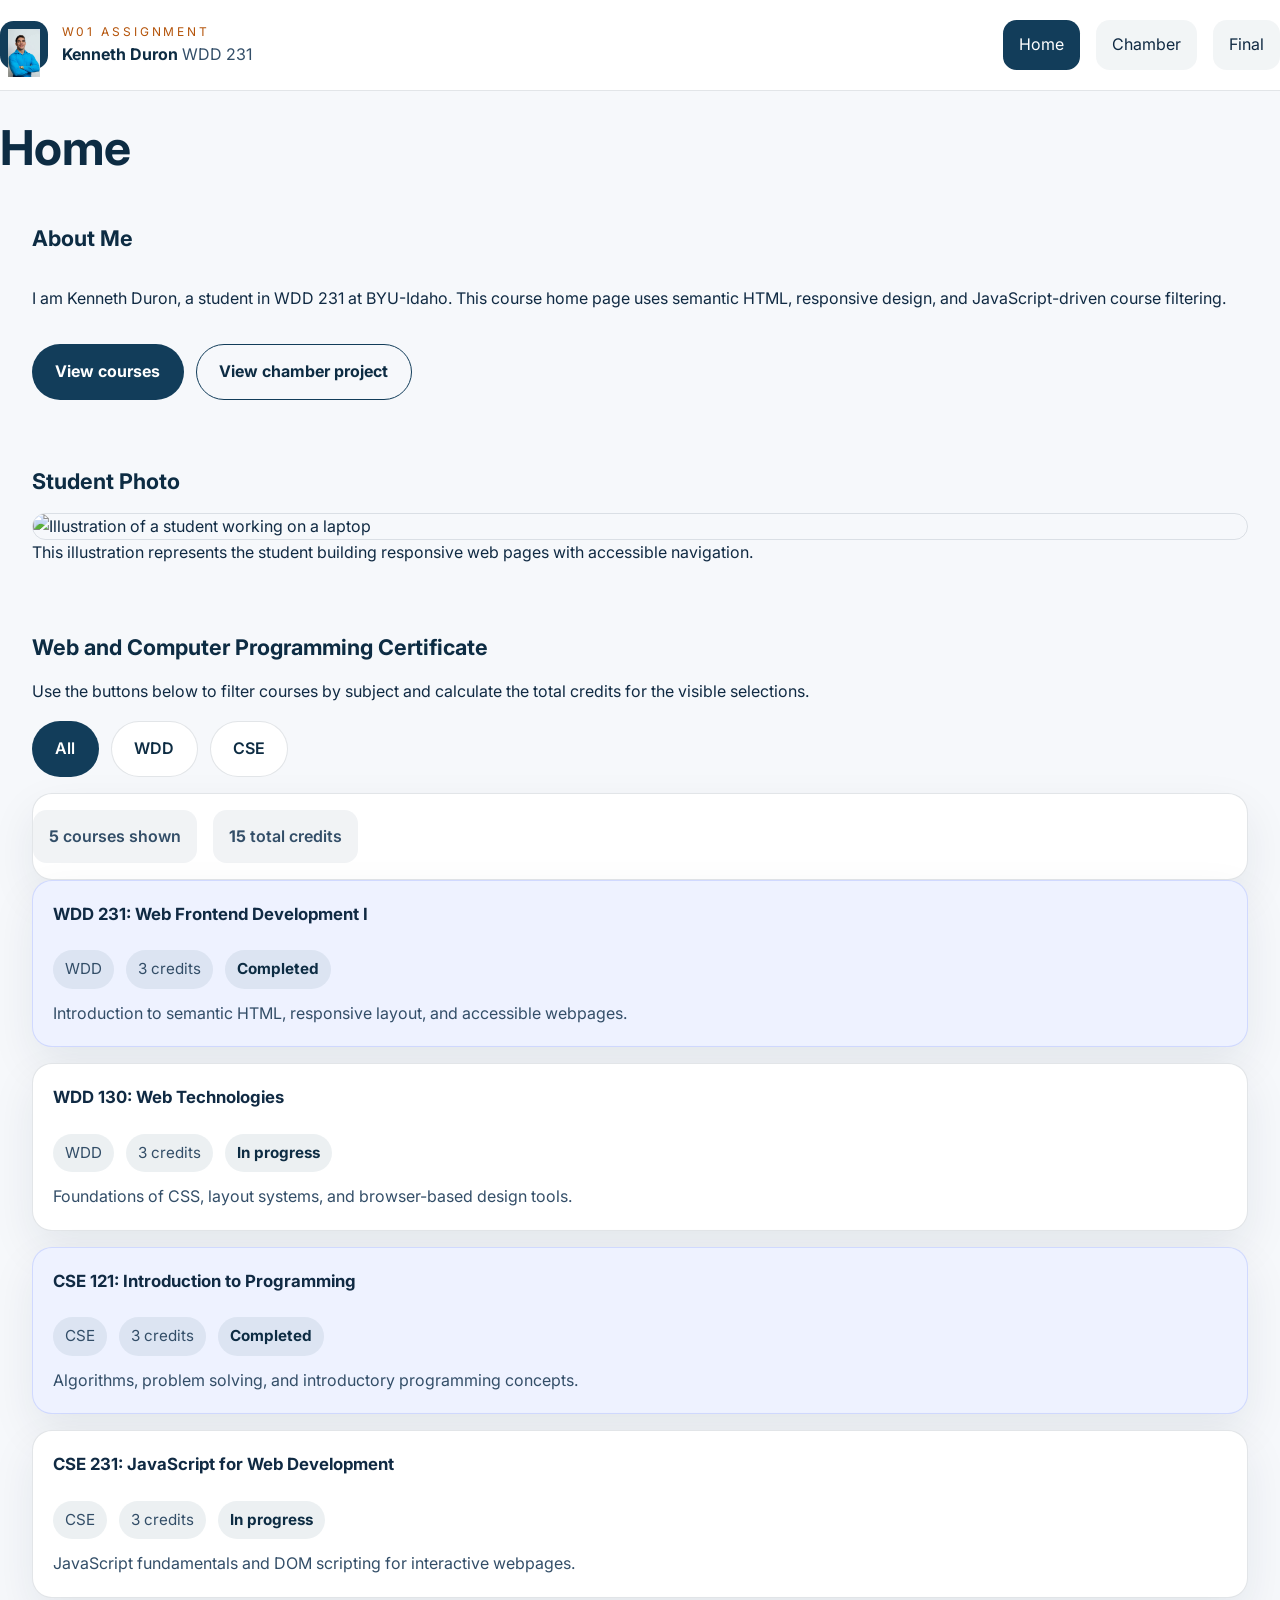
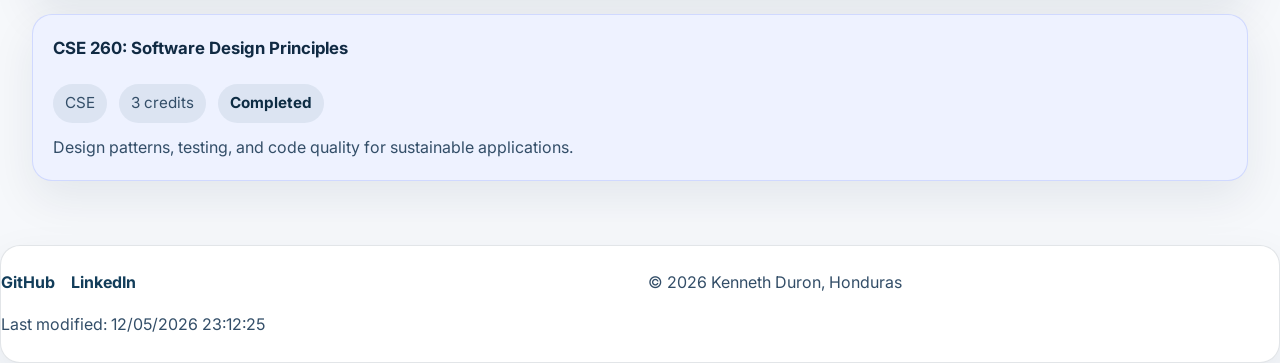
==== index.html @ fdcdfe7a "done" ====
﻿<!DOCTYPE html>
<html lang="en">

<head>
    <meta charset="UTF-8" />
    <meta name="viewport" content="width=device-width, initial-scale=1.0" />
    <meta name="description"
        content="WDD 231 course home page for Kenneth Duron with course information, projects, and learning activities." />
    <meta name="author" content="Kenneth Duron" />
    <title>W01 Course Home Page | Kenneth Duron</title>
    <link rel="preconnect" href="https://fonts.googleapis.com" />
    <link rel="preconnect" href="https://fonts.gstatic.com" crossorigin />
    <link href="https://fonts.googleapis.com/css2?family=Inter:wght@400;600;700&display=swap" rel="stylesheet" />
    <link rel="stylesheet" href="styles/small.css" />
    <link rel="stylesheet" href="styles/larger.css" />
    <script src="scripts/script.js" defer></script>
</head>

<body>
    <header class="site-header">
        <div class="brand">
            <div class="brand-logo">
                <img src="./images/kenneth.jpg" alt="Kenneth Duron" />
            </div>
            <div>
                <p class="eyebrow">W01 Assignment</p>
                <p class="brand-name">Kenneth Duron <span>WDD 231</span></p>
            </div>
        </div>

        <button class="menu-toggle" aria-controls="main-nav" aria-expanded="false"
            aria-label="Toggle navigation">☰</button>
        <nav id="main-nav" class="site-nav" aria-label="Main navigation">
            <a href="index.html" class="active">Home</a>
            <a href="#">Chamber</a>
            <a href="#">Final</a>
        </nav>
    </header>

    <main>
        <h1>Home</h1>

        <section class="about-card">
            <h2>About Me</h2>
            <p>I am Kenneth Duron, a student in WDD 231 at BYU-Idaho. This course home page uses semantic HTML,
                responsive design, and JavaScript-driven course filtering.</p>
            <div class="hero-actions">
                <a class="button button-primary" href="#course-list">View courses</a>
                <a class="button button-secondary" href="#">View chamber project</a>
            </div>
        </section>

        <section class="photo-card">
            <h2>Student Photo</h2>
            <img src="images/student-photo.svg" alt="Illustration of a student working on a laptop" />
            <p>This illustration represents the student building responsive web pages with accessible navigation.</p>
        </section>

        <section class="course-section" id="course-list">
            <div class="section-header">
                <h2>Web and Computer Programming Certificate</h2>
                <p>Use the buttons below to filter courses by subject and calculate the total credits for the visible
                    selections.</p>
            </div>

            <div class="filter-controls" role="group" aria-label="Filter courses by subject">
                <button class="filter-button active" type="button" data-subject="all">All</button>
                <button class="filter-button" type="button" data-subject="WDD">WDD</button>
                <button class="filter-button" type="button" data-subject="CSE">CSE</button>
            </div>

            <div class="course-summary">
                <p><strong id="course-count">0</strong> courses shown</p>
                <p><strong id="credit-total">0</strong> total credits</p>
            </div>

            <ul class="course-list" id="course-list-items" aria-live="polite"></ul>
        </section>
    </main>

    <footer class="site-footer">
        <div class="footer-inner">
            <div class="footer-social">
                <a href="https://github.com/kennethduron" target="_blank" rel="noopener">GitHub</a>
                <a href="https://www.linkedin.com" target="_blank" rel="noopener">LinkedIn</a>
            </div>
            <div class="footer-copy">
                © <span id="currentyear"></span> Kenneth Duron, Honduras
            </div>
            <div class="footer-modified">
                <p id="lastModified"></p>
            </div>
        </div>
    </footer>
</body>

</html>
---- styles/small.css ----
:root {
    --background: #f6f8fb;
    --surface: #ffffff;
    --text: #102a43;
    --muted: #334e68;
    --primary: #123d5a;
    --primary-strong: #0d2c43;
    --accent: #f59e0b;
    --accent-strong: #b45309;
    --border: rgba(16, 42, 67, 0.12);
    --shadow: 0 18px 45px rgba(16, 42, 67, 0.08);
}

* {
    box-sizing: border-box;
}

html {
    scroll-behavior: smooth;
}

body {
    margin: 0;
    min-height: 100vh;
    font-family: 'Inter', system-ui, sans-serif;
    line-height: 1.6;
    color: var(--text);
    background: var(--background);
    overflow-x: hidden;
}

img,
svg {
    max-width: 100%;
    height: auto;
    display: block;
}

button,
a {
    font: inherit;
}

a {
    color: inherit;
    text-decoration: none;
}

button {
    border: none;
    background: none;
}

.page-width {
    width: min(100%, 1100px);
    margin: 0 auto;
    padding: 0 1rem;
}

.site-header {
    display: flex;
    flex-wrap: wrap;
    align-items: center;
    justify-content: space-between;
    gap: 1rem;
    padding: 1rem 0;
    border-bottom: 1px solid var(--border);
    background: var(--surface);
}

.brand {
    display: flex;
    align-items: center;
    gap: 0.85rem;
}

.brand-logo {
    width: 3rem;
    height: 3rem;
    border-radius: 0.85rem;
    background: var(--primary);
    padding: 0.5rem;
}

.brand-logo svg {
    width: 100%;
    height: 100%;
}

.brand-name {
    margin: 0;
    font-weight: 700;
    color: var(--primary-strong);
}

.brand-name span {
    font-weight: 400;
    color: var(--muted);
}

.eyebrow {
    margin: 0;
    color: var(--accent-strong);
    font-size: 0.75rem;
    letter-spacing: 0.24em;
    text-transform: uppercase;
}

.menu-toggle {
    display: inline-flex;
    align-items: center;
    justify-content: center;
    width: 3rem;
    height: 3rem;
    border: 1px solid var(--border);
    border-radius: 0.85rem;
    background: var(--surface);
    color: var(--primary-strong);
    cursor: pointer;
}

.site-nav {
    display: none;
    width: 100%;
    flex-direction: column;
    gap: 0.75rem;
    padding: 1rem 0;
}

.site-nav.is-open {
    display: flex;
}

.site-nav a {
    display: block;
    padding: 0.75rem 1rem;
    border-radius: 0.85rem;
    color: var(--text);
    background: rgba(18, 61, 90, 0.05);
}

.site-nav a:hover,
.site-nav a:focus-visible {
    background: rgba(18, 61, 90, 0.12);
}

.site-nav a.active {
    background: var(--primary);
    color: white;
}

main {
    padding: 2rem 0;
}

h1,
h2,
h3,
p {
    margin: 0;
}

h1 {
    font-size: clamp(2rem, 4vw, 3rem);
    line-height: 1.05;
    margin-bottom: 1rem;
    color: var(--primary-strong);
}

h2 {
    font-size: 1.35rem;
    margin-bottom: 0.9rem;
    color: var(--primary-strong);
}

h3 {
    font-size: 1.05rem;
    margin-bottom: 0.65rem;
}

.section-card,
.course-item,
.course-summary,
.site-footer,
.card-block {
    background: var(--surface);
    border: 1px solid var(--border);
    border-radius: 1.25rem;
    box-shadow: var(--shadow);
}

.section-card {
    padding: 1.5rem;
}

.section-card p,
.course-item p,
.course-summary p,
.footer-text {
    color: var(--muted);
}

.about-card {
    display: grid;
    gap: 1rem;
    padding: 1.5rem;
}

.about-copy p {
    max-width: 45rem;
}

.hero-actions {
    display: flex;
    flex-wrap: wrap;
    gap: 0.75rem;
    margin-top: 1rem;
}

.button,
.filter-button {
    padding: 0.9rem 1.4rem;
    border-radius: 999px;
    cursor: pointer;
    transition: transform 0.2s ease, background-color 0.2s ease;
}

.button {
    display: inline-flex;
    align-items: center;
    justify-content: center;
    font-weight: 700;
    border: 1px solid transparent;
}

.button-primary {
    background: var(--primary);
    color: white;
}

.button-secondary {
    background: transparent;
    border-color: var(--primary);
    color: var(--primary-strong);
}

.button:hover,
.filter-button:hover {
    transform: translateY(-1px);
}

.hero-illustration {
    border-radius: 1.25rem;
    overflow: hidden;
    background: linear-gradient(180deg, #dbeafe 0%, #ffffff 100%);
    min-height: 18rem;
    display: grid;
    place-items: center;
}

.hero-illustration p {
    text-align: center;
    color: var(--primary-strong);
    font-weight: 700;
}

.photo-card {
    padding: 1.5rem;
}

.photo-card img {
    border-radius: 1.25rem;
    border: 1px solid var(--border);
}

.course-section {
    padding: 1.5rem;
}

.section-header {
    margin-bottom: 1rem;
}

.filter-controls {
    display: flex;
    flex-wrap: wrap;
    gap: 0.75rem;
    margin-bottom: 1rem;
}

.filter-button {
    border: 1px solid var(--border);
    background: white;
    color: var(--primary-strong);
    font-weight: 600;
}

.filter-button.active {
    background: var(--primary);
    color: white;
    border-color: transparent;
}

.course-summary {
    display: flex;
    flex-wrap: wrap;
    gap: 1rem;
    padding: 1rem 0;
}

.course-summary p {
    background: rgba(18, 61, 90, 0.06);
    padding: 0.85rem 1rem;
    border-radius: 0.85rem;
    font-weight: 600;
}

.course-list {
    display: grid;
    gap: 1rem;
    padding: 0;
    margin: 0;
    list-style: none;
}

.course-item {
    padding: 1.25rem;
    display: grid;
    gap: 0.75rem;
}

.course-item.completed {
    border-color: rgba(88, 117, 255, 0.2);
    background: #eef2ff;
}

.course-meta {
    display: flex;
    flex-wrap: wrap;
    gap: 0.75rem;
    font-size: 0.95rem;
    color: var(--muted);
}

.course-meta span {
    background: rgba(18, 61, 90, 0.08);
    padding: 0.45rem 0.75rem;
    border-radius: 999px;
}

.status-badge {
    font-weight: 700;
    color: var(--primary-strong);
}

.site-footer {
    border-top: 1px solid var(--border);
    background: var(--surface);
    padding: 1.5rem 0;
}

.footer-inner {
    display: grid;
    gap: 1rem;
}

.footer-social {
    display: flex;
    flex-wrap: wrap;
    gap: 1rem;
}

.footer-social a {
    color: var(--primary);
    font-weight: 700;
}

.footer-copy,
.footer-modified {
    color: var(--muted);
}

@media (min-width: 640px) {
    .page-width {
        padding: 0 1.5rem;
    }

    .hero-illustration {
        min-height: 20rem;
    }
}
---- styles/larger.css ----
@media (min-width: 900px) {
    .site-header {
        flex-wrap: nowrap;
        padding: 1.25rem 0;
    }

    .menu-toggle {
        display: none;
    }

    .site-nav {
        display: flex !important;
        flex-direction: row;
        align-items: center;
        gap: 1rem;
        width: auto;
        padding: 0;
    }

    .site-nav a {
        padding: 0.75rem 1rem;
    }

    .hero-section {
        display: grid;
        grid-template-columns: minmax(0, 1.3fr) minmax(0, 0.9fr);
        align-items: center;
        gap: 2rem;
    }

    .hero-illustration {
        min-height: 24rem;
    }

    .cards-grid {
        display: grid;
        grid-template-columns: repeat(3, minmax(0, 1fr));
        gap: 1.25rem;
    }

    .photo-card,
    .about-card,
    .course-section {
        padding: 2rem;
    }

    .footer-inner {
        grid-template-columns: 1fr 1fr;
    }
}
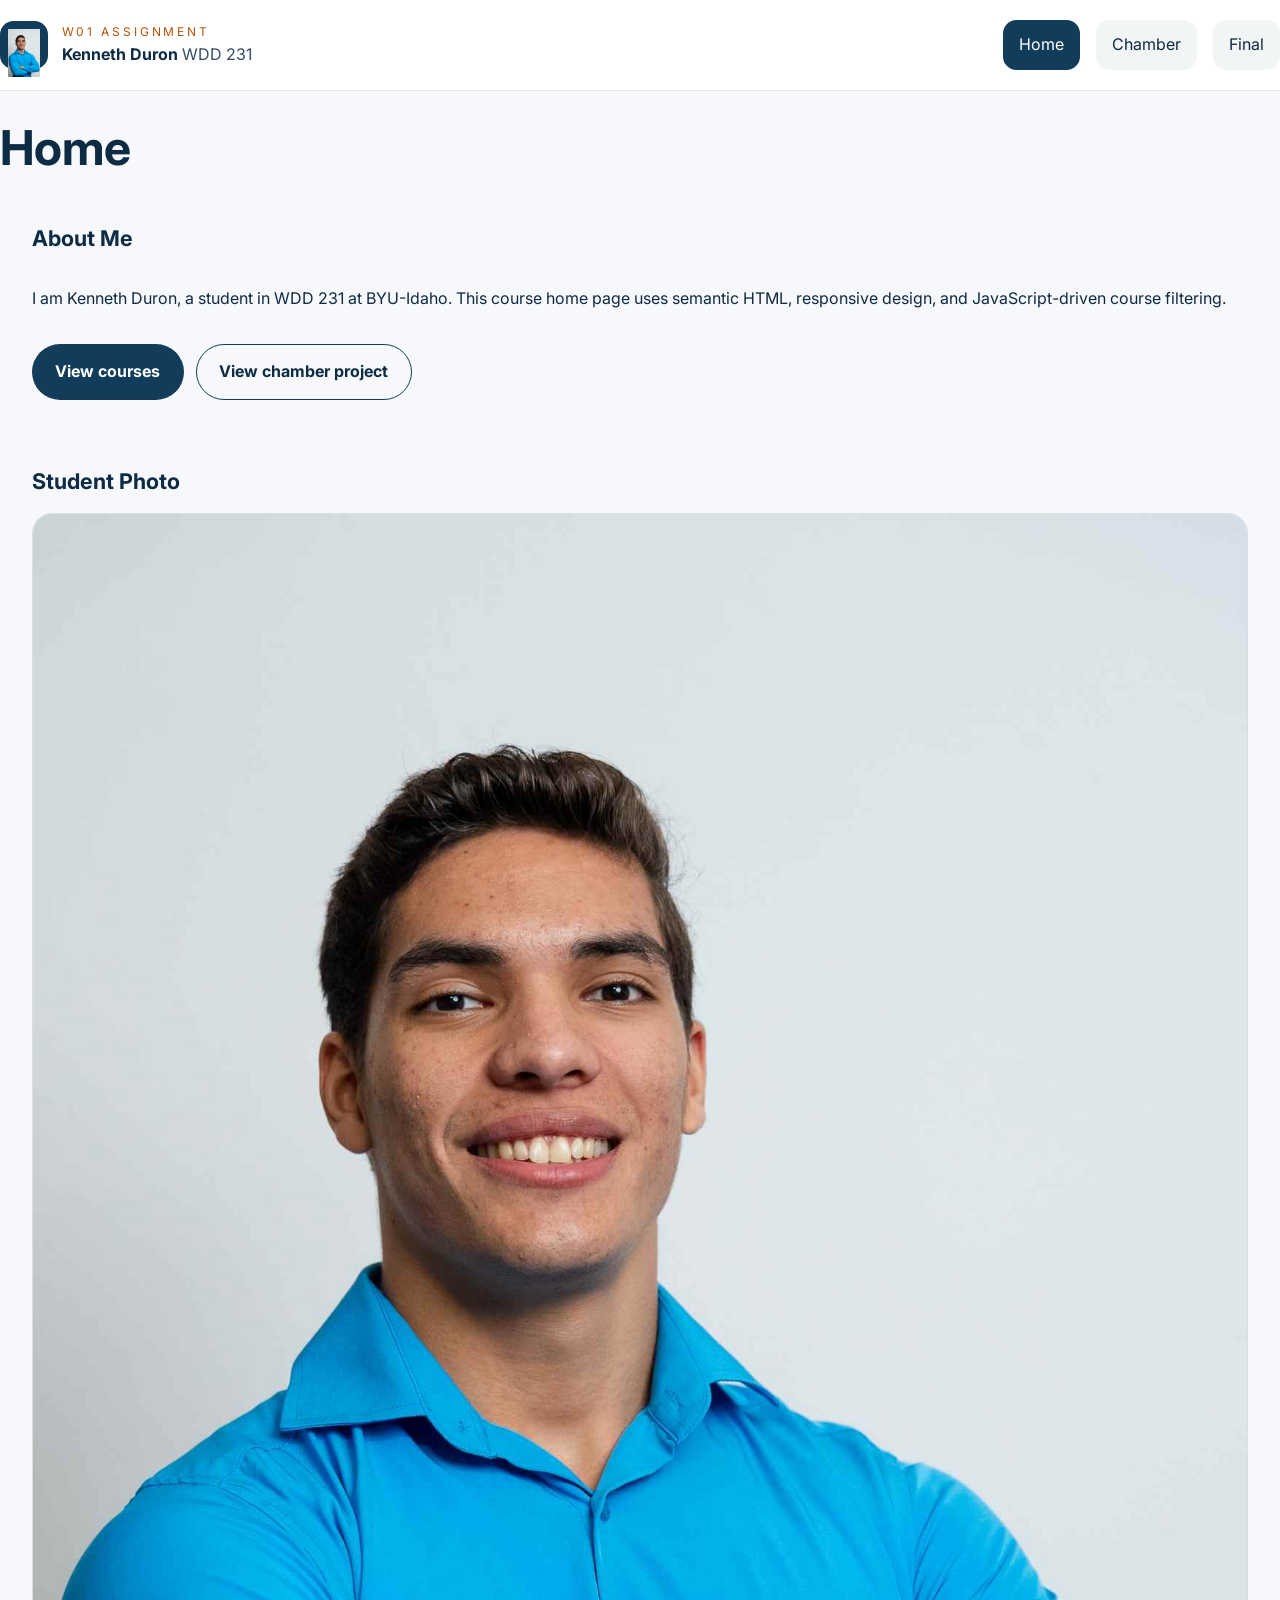
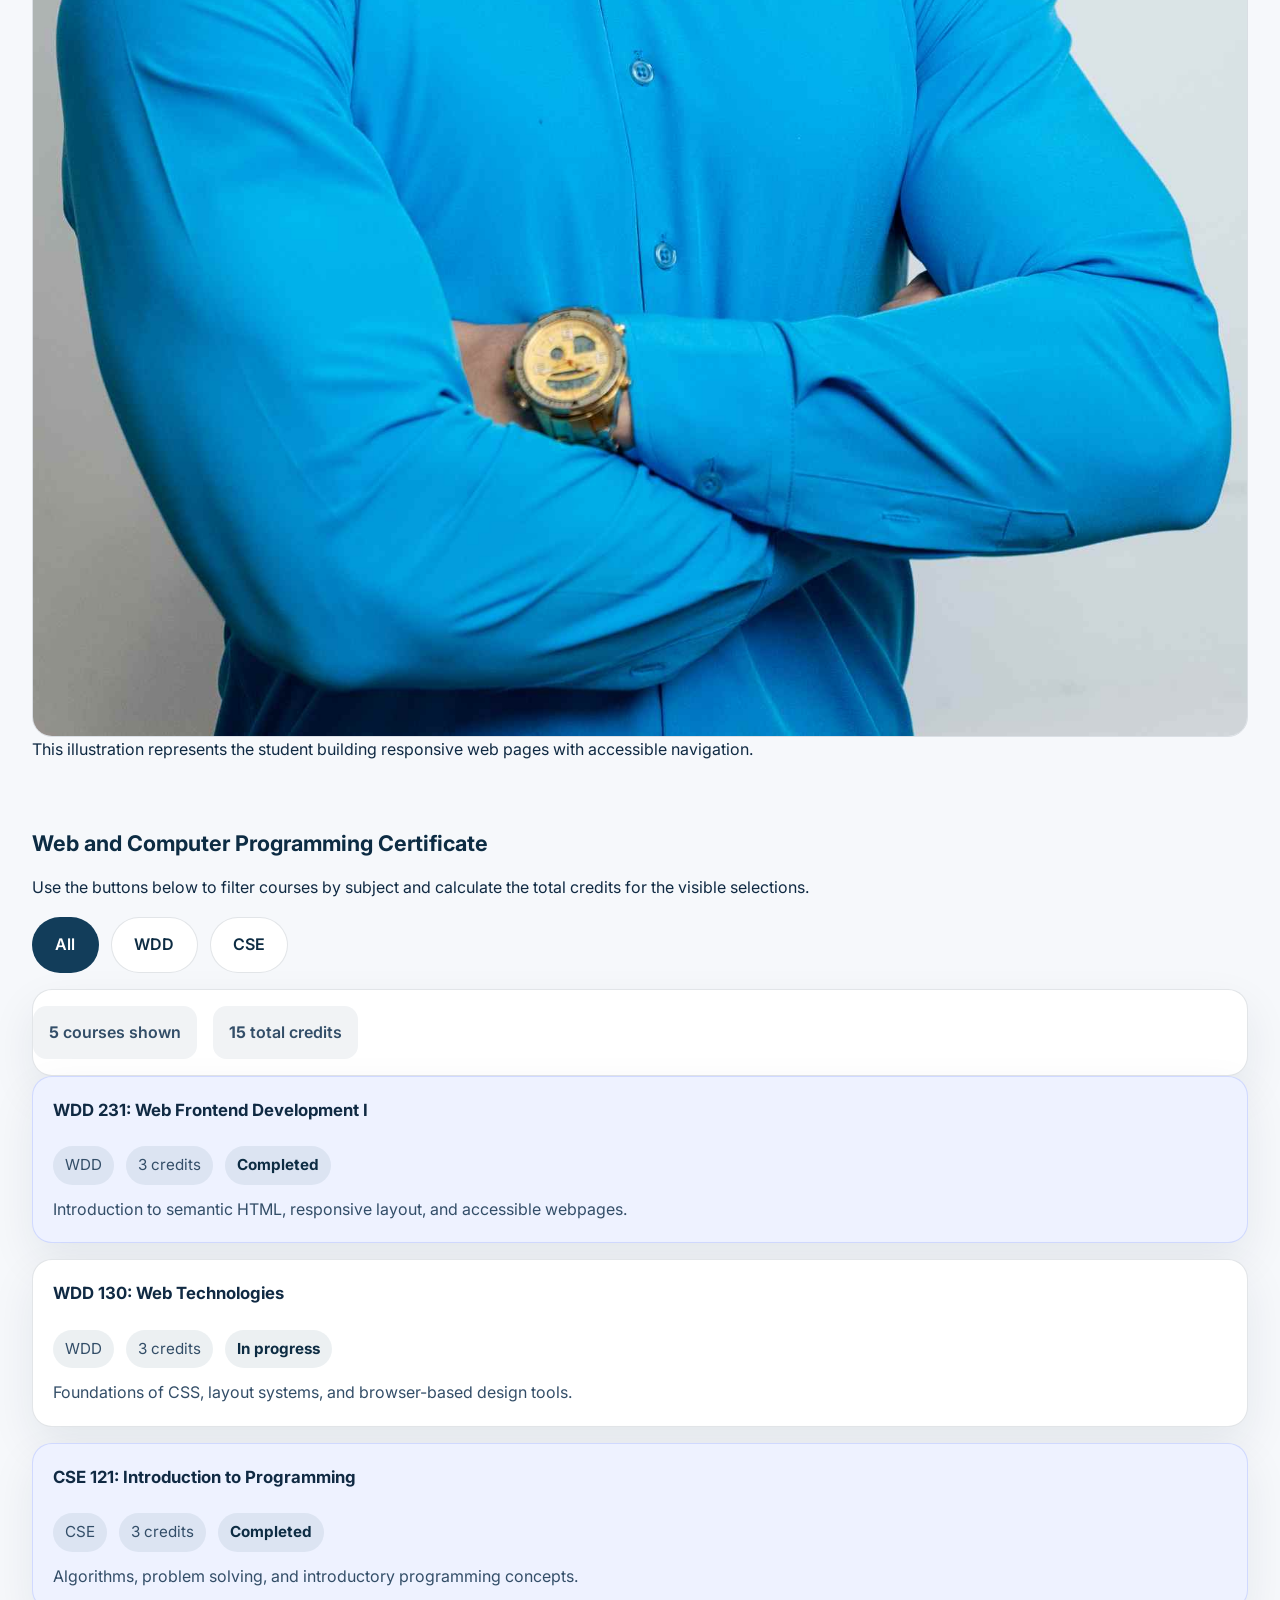
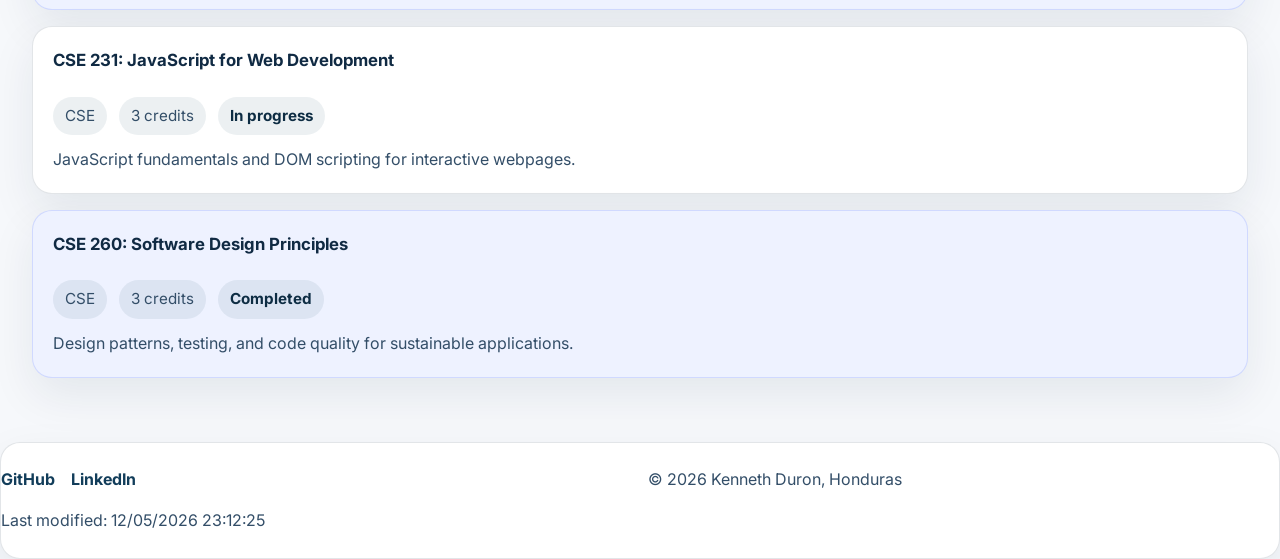
==== commit 0e5e62a5: "ready" ====
--- a/index.html
+++ b/index.html
@@ -52,7 +52,7 @@
 
         <section class="photo-card">
             <h2>Student Photo</h2>
-            <img src="images/student-photo.svg" alt="Illustration of a student working on a laptop" />
+            <img src="./images/kenneth.jpg" alt="Illustration of a student working on a laptop" />
             <p>This illustration represents the student building responsive web pages with accessible navigation.</p>
         </section>
 
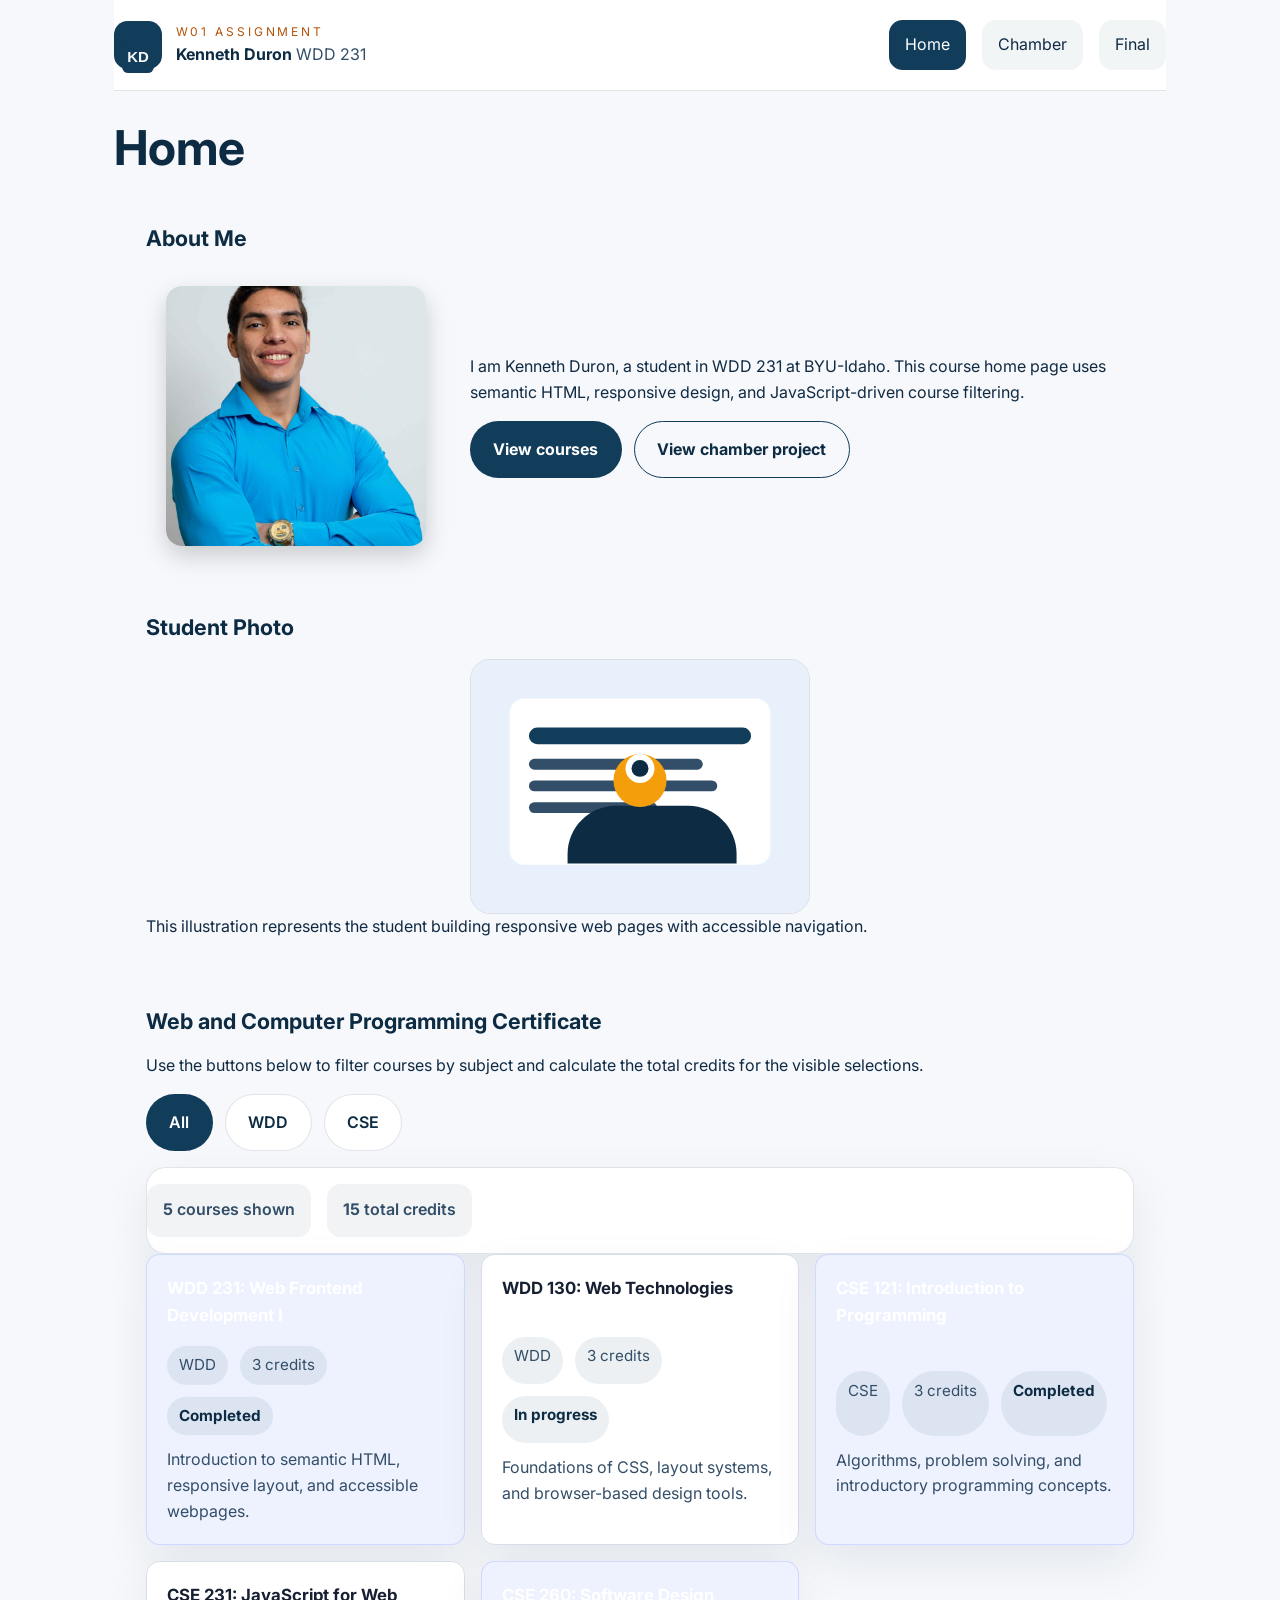
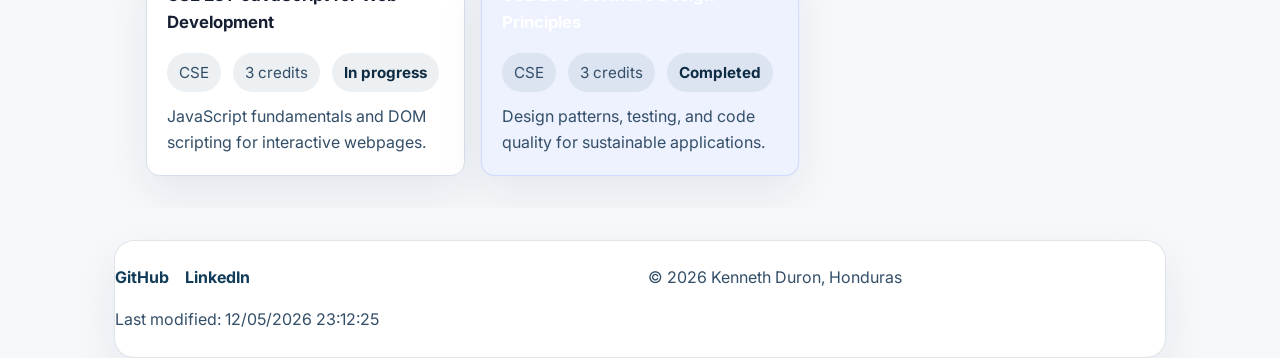
==== commit b4dd4684: "ready" ====
--- a/index.html
+++ b/index.html
@@ -17,81 +17,90 @@
 </head>
 
 <body>
-    <header class="site-header">
-        <div class="brand">
-            <div class="brand-logo">
-                <img src="./images/kenneth.jpg" alt="Kenneth Duron" />
-            </div>
-            <div>
-                <p class="eyebrow">W01 Assignment</p>
-                <p class="brand-name">Kenneth Duron <span>WDD 231</span></p>
-            </div>
-        </div>
-
-        <button class="menu-toggle" aria-controls="main-nav" aria-expanded="false"
-            aria-label="Toggle navigation">☰</button>
-        <nav id="main-nav" class="site-nav" aria-label="Main navigation">
-            <a href="index.html" class="active">Home</a>
-            <a href="#">Chamber</a>
-            <a href="#">Final</a>
-        </nav>
-    </header>
-
-    <main>
-        <h1>Home</h1>
-
-        <section class="about-card">
-            <h2>About Me</h2>
-            <p>I am Kenneth Duron, a student in WDD 231 at BYU-Idaho. This course home page uses semantic HTML,
-                responsive design, and JavaScript-driven course filtering.</p>
-            <div class="hero-actions">
-                <a class="button button-primary" href="#course-list">View courses</a>
-                <a class="button button-secondary" href="#">View chamber project</a>
-            </div>
-        </section>
-
-        <section class="photo-card">
-            <h2>Student Photo</h2>
-            <img src="./images/kenneth.jpg" alt="Illustration of a student working on a laptop" />
-            <p>This illustration represents the student building responsive web pages with accessible navigation.</p>
-        </section>
-
-        <section class="course-section" id="course-list">
-            <div class="section-header">
-                <h2>Web and Computer Programming Certificate</h2>
-                <p>Use the buttons below to filter courses by subject and calculate the total credits for the visible
-                    selections.</p>
+    <div class="page-width">
+        <header class="site-header">
+            <div class="brand">
+                <div class="brand-logo">
+                    <img src="images/logo.svg" alt="KD logo" class="logo" width="56" height="56" />
+                </div>
+                <div>
+                    <p class="eyebrow">W01 Assignment</p>
+                    <p class="brand-name">Kenneth Duron <span>WDD 231</span></p>
+                </div>
             </div>
 
-            <div class="filter-controls" role="group" aria-label="Filter courses by subject">
-                <button class="filter-button active" type="button" data-subject="all">All</button>
-                <button class="filter-button" type="button" data-subject="WDD">WDD</button>
-                <button class="filter-button" type="button" data-subject="CSE">CSE</button>
+            <button class="menu-toggle" aria-controls="main-nav" aria-expanded="false"
+                aria-label="Toggle navigation">☰</button>
+            <nav id="main-nav" class="site-nav" aria-label="Main navigation">
+                <a href="index.html" class="active">Home</a>
+                <a href="#">Chamber</a>
+                <a href="#">Final</a>
+            </nav>
+        </header>
+
+        <main>
+            <h1>Home</h1>
+
+            <section class="about-card">
+                <h2>About Me</h2>
+                <div class="about-content">
+                    <img src="images/kenneth.jpg" alt="Kenneth Duron" class="profile-image" width="300" height="300" />
+                    <div>
+                        <p>I am Kenneth Duron, a student in WDD 231 at BYU-Idaho. This course home page uses semantic
+                            HTML, responsive design, and JavaScript-driven course filtering.</p>
+                        <div class="hero-actions">
+                            <a class="button button-primary" href="#course-list">View courses</a>
+                            <a class="button button-secondary" href="#">View chamber project</a>
+                        </div>
+                    </div>
+                </div>
+            </section>
+
+            <section class="photo-card">
+                <h2>Student Photo</h2>
+                <img src="images/student-photo.svg" alt="Illustration of a student working on a laptop"
+                    class="student-image" width="500" height="350" />
+                <p>This illustration represents the student building responsive web pages with accessible navigation.
+                </p>
+            </section>
+
+            <section class="course-section">
+                <div class="section-header">
+                    <h2>Web and Computer Programming Certificate</h2>
+                    <p>Use the buttons below to filter courses by subject and calculate the total credits for the
+                        visible selections.</p>
+                </div>
+
+                <div class="filter-controls" role="group" aria-label="Filter courses by subject">
+                    <button class="filter-button active" type="button" data-filter="all">All</button>
+                    <button class="filter-button" type="button" data-filter="WDD">WDD</button>
+                    <button class="filter-button" type="button" data-filter="CSE">CSE</button>
+                </div>
+
+                <div class="course-summary">
+                    <p><strong id="course-count">0</strong> courses shown</p>
+                    <p><strong id="credit-total">0</strong> total credits</p>
+                </div>
+
+                <div class="course-list" id="course-list" aria-live="polite"></div>
+            </section>
+        </main>
+
+        <footer class="site-footer">
+            <div class="footer-inner">
+                <div class="footer-social">
+                    <a href="https://github.com/kennethduron" target="_blank" rel="noopener">GitHub</a>
+                    <a href="https://www.linkedin.com" target="_blank" rel="noopener">LinkedIn</a>
+                </div>
+                <div class="footer-copy">
+                    © <span id="currentyear"></span> Kenneth Duron, Honduras
+                </div>
+                <div class="footer-modified">
+                    <p id="lastModified"></p>
+                </div>
             </div>
-
-            <div class="course-summary">
-                <p><strong id="course-count">0</strong> courses shown</p>
-                <p><strong id="credit-total">0</strong> total credits</p>
-            </div>
-
-            <ul class="course-list" id="course-list-items" aria-live="polite"></ul>
-        </section>
-    </main>
-
-    <footer class="site-footer">
-        <div class="footer-inner">
-            <div class="footer-social">
-                <a href="https://github.com/kennethduron" target="_blank" rel="noopener">GitHub</a>
-                <a href="https://www.linkedin.com" target="_blank" rel="noopener">LinkedIn</a>
-            </div>
-            <div class="footer-copy">
-                © <span id="currentyear"></span> Kenneth Duron, Honduras
-            </div>
-            <div class="footer-modified">
-                <p id="lastModified"></p>
-            </div>
-        </div>
-    </footer>
+        </footer>
+    </div>
 </body>
 
 </html>
--- a/styles/small.css
+++ b/styles/small.css
@@ -87,6 +87,14 @@
     height: 100%;
 }
 
+.brand img,
+.logo {
+    width: 56px;
+    height: 56px;
+    object-fit: contain;
+    flex-shrink: 0;
+}
+
 .brand-name {
     margin: 0;
     font-weight: 700;
@@ -204,10 +212,42 @@
     display: grid;
     gap: 1rem;
     padding: 1.5rem;
+    overflow: hidden;
+}
+
+.about-content {
+    display: grid;
+    gap: 1.5rem;
+    align-items: center;
 }
 
 .about-copy p {
     max-width: 45rem;
+}
+
+.profile-image {
+    width: min(100%, 260px);
+    max-width: 260px;
+    aspect-ratio: 1 / 1;
+    object-fit: cover;
+    object-position: center;
+    border-radius: 1rem;
+    margin: 0 auto;
+    box-shadow: 0 10px 24px rgba(0, 0, 0, 0.18);
+}
+
+.student-image {
+    width: min(100%, 340px);
+    max-width: 340px;
+    height: auto;
+    object-fit: contain;
+    margin: 0 auto;
+}
+
+.photo-card,
+.about-card,
+.course-section {
+    overflow: hidden;
 }
 
 .hero-actions {
@@ -320,13 +360,26 @@
     gap: 1rem;
     padding: 0;
     margin: 0;
-    list-style: none;
 }
 
 .course-item {
     padding: 1.25rem;
     display: grid;
     gap: 0.75rem;
+    border: 1px solid #d8dee9;
+    border-radius: 0.85rem;
+    background: #ffffff;
+    color: #172033;
+}
+
+.course-item.completed {
+    background: #1f5f3b;
+    color: #ffffff;
+    border-color: #1f5f3b;
+}
+
+.course-item h3 {
+    margin-bottom: 0.35rem;
 }
 
 .course-item.completed {
--- a/styles/larger.css
+++ b/styles/larger.css
@@ -44,6 +44,23 @@
         padding: 2rem;
     }
 
+    .profile-image {
+        max-width: 300px;
+    }
+
+    .student-image {
+        max-width: 420px;
+    }
+
+    .about-content {
+        grid-template-columns: 300px minmax(0, 1fr);
+        align-items: center;
+    }
+
+    .course-list {
+        grid-template-columns: repeat(3, 1fr);
+    }
+
     .footer-inner {
         grid-template-columns: 1fr 1fr;
     }
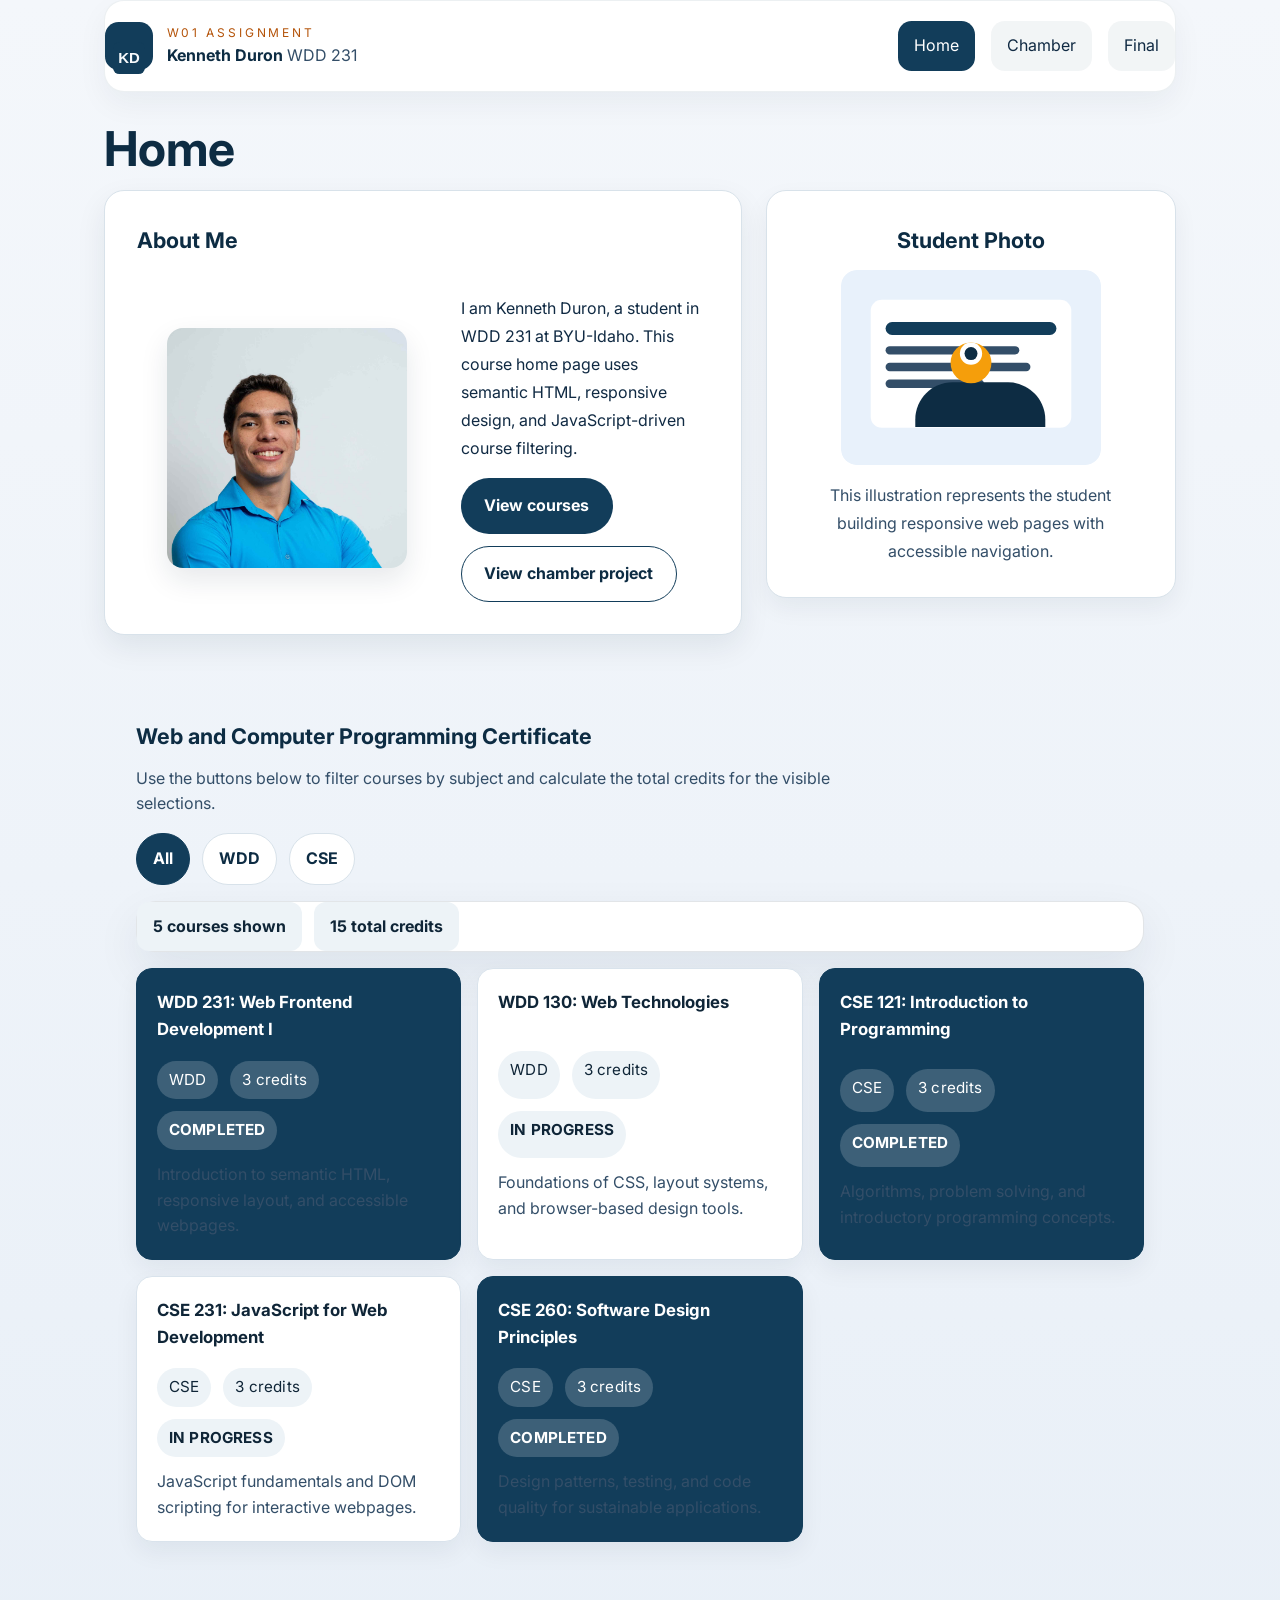
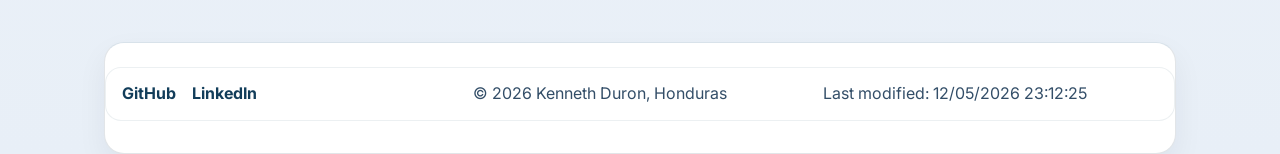
==== commit 5427cfee: "done" ====
--- a/index.html
+++ b/index.html
@@ -41,49 +41,54 @@
         <main>
             <h1>Home</h1>
 
-            <section class="about-card">
-                <h2>About Me</h2>
-                <div class="about-content">
-                    <img src="images/kenneth.jpg" alt="Kenneth Duron" class="profile-image" width="300" height="300" />
-                    <div>
-                        <p>I am Kenneth Duron, a student in WDD 231 at BYU-Idaho. This course home page uses semantic
-                            HTML, responsive design, and JavaScript-driven course filtering.</p>
-                        <div class="hero-actions">
-                            <a class="button button-primary" href="#course-list">View courses</a>
-                            <a class="button button-secondary" href="#">View chamber project</a>
+            <div class="cards-grid">
+                <section class="about-card">
+                    <h2>About Me</h2>
+                    <div class="about-content">
+                        <img src="images/kenneth.jpg" alt="Kenneth Duron" class="profile-image" width="300"
+                            height="300" />
+                        <div class="about-copy">
+                            <p>I am Kenneth Duron, a student in WDD 231 at BYU-Idaho. This course home page uses
+                                semantic
+                                HTML, responsive design, and JavaScript-driven course filtering.</p>
+                            <div class="hero-actions">
+                                <a class="button button-primary" href="#course-list">View courses</a>
+                                <a class="button button-secondary" href="#">View chamber project</a>
+                            </div>
                         </div>
                     </div>
-                </div>
-            </section>
+                </section>
 
-            <section class="photo-card">
-                <h2>Student Photo</h2>
-                <img src="images/student-photo.svg" alt="Illustration of a student working on a laptop"
-                    class="student-image" width="500" height="350" />
-                <p>This illustration represents the student building responsive web pages with accessible navigation.
-                </p>
-            </section>
+                <section class="photo-card">
+                    <h2>Student Photo</h2>
+                    <img src="images/student-photo.svg" alt="Illustration of a student working on a laptop"
+                        class="student-image" width="500" height="350" />
+                    <p>This illustration represents the student building responsive web pages with accessible
+                        navigation.
+                    </p>
+                </section>
 
-            <section class="course-section">
-                <div class="section-header">
-                    <h2>Web and Computer Programming Certificate</h2>
-                    <p>Use the buttons below to filter courses by subject and calculate the total credits for the
-                        visible selections.</p>
-                </div>
+                <section class="course-section">
+                    <div class="section-header">
+                        <h2>Web and Computer Programming Certificate</h2>
+                        <p>Use the buttons below to filter courses by subject and calculate the total credits for the
+                            visible selections.</p>
+                    </div>
 
-                <div class="filter-controls" role="group" aria-label="Filter courses by subject">
-                    <button class="filter-button active" type="button" data-filter="all">All</button>
-                    <button class="filter-button" type="button" data-filter="WDD">WDD</button>
-                    <button class="filter-button" type="button" data-filter="CSE">CSE</button>
-                </div>
+                    <div class="filter-controls" role="group" aria-label="Filter courses by subject">
+                        <button class="filter-button active" type="button" data-filter="all">All</button>
+                        <button class="filter-button" type="button" data-filter="WDD">WDD</button>
+                        <button class="filter-button" type="button" data-filter="CSE">CSE</button>
+                    </div>
 
-                <div class="course-summary">
-                    <p><strong id="course-count">0</strong> courses shown</p>
-                    <p><strong id="credit-total">0</strong> total credits</p>
-                </div>
+                    <div class="course-summary">
+                        <p><strong id="course-count">0</strong> courses shown</p>
+                        <p><strong id="credit-total">0</strong> total credits</p>
+                    </div>
 
-                <div class="course-list" id="course-list" aria-live="polite"></div>
-            </section>
+                    <div class="course-list" id="course-list" aria-live="polite"></div>
+                </section>
+            </div>
         </main>
 
         <footer class="site-footer">
--- a/styles/small.css
+++ b/styles/small.css
@@ -25,7 +25,7 @@
     font-family: 'Inter', system-ui, sans-serif;
     line-height: 1.6;
     color: var(--text);
-    background: var(--background);
+    background: linear-gradient(180deg, #f4f7fb 0%, #e8eff7 100%);
     overflow-x: hidden;
 }
 
@@ -52,9 +52,15 @@
 }
 
 .page-width {
-    width: min(100%, 1100px);
+    width: min(100%, 1120px);
+    max-width: 1120px;
     margin: 0 auto;
-    padding: 0 1rem;
+    padding: 0 1.25rem;
+}
+
+.cards-grid {
+    display: grid;
+    gap: 1.5rem;
 }
 
 .site-header {
@@ -63,9 +69,11 @@
     align-items: center;
     justify-content: space-between;
     gap: 1rem;
-    padding: 1rem 0;
-    border-bottom: 1px solid var(--border);
+    padding: 0.9rem 1rem;
     background: var(--surface);
+    border: 1px solid rgba(18, 61, 90, 0.08);
+    border-radius: 1.25rem;
+    box-shadow: 0 12px 30px rgba(15, 35, 55, 0.05);
 }
 
 .brand {
@@ -158,7 +166,11 @@
 }
 
 main {
-    padding: 2rem 0;
+    padding: 2rem 0 2.5rem;
+}
+
+section {
+    margin-bottom: 1.75rem;
 }
 
 h1,
@@ -210,8 +222,12 @@
 
 .about-card {
     display: grid;
-    gap: 1rem;
+    gap: 1.5rem;
     padding: 1.5rem;
+    background: #ffffff;
+    border: 1px solid #d8e2ea;
+    border-radius: 1.25rem;
+    box-shadow: 0 12px 30px rgba(15, 35, 55, 0.08);
     overflow: hidden;
 }
 
@@ -223,17 +239,24 @@
 
 .about-copy p {
     max-width: 45rem;
+    line-height: 1.75;
+}
+
+.about-card h2,
+.photo-card h2,
+.course-section h2 {
+    margin-bottom: 0.75rem;
 }
 
 .profile-image {
-    width: min(100%, 260px);
-    max-width: 260px;
+    width: min(100%, 240px);
+    max-width: 240px;
     aspect-ratio: 1 / 1;
     object-fit: cover;
-    object-position: center;
+    object-position: center top;
     border-radius: 1rem;
     margin: 0 auto;
-    box-shadow: 0 10px 24px rgba(0, 0, 0, 0.18);
+    box-shadow: 0 12px 28px rgba(15, 35, 55, 0.1);
 }
 
 .student-image {
@@ -265,6 +288,12 @@
     transition: transform 0.2s ease, background-color 0.2s ease;
 }
 
+.section-header p {
+    max-width: 48rem;
+    color: var(--muted);
+    margin-top: 0.5rem;
+}
+
 .button {
     display: inline-flex;
     align-items: center;
@@ -289,28 +318,29 @@
     transform: translateY(-1px);
 }
 
-.hero-illustration {
-    border-radius: 1.25rem;
-    overflow: hidden;
-    background: linear-gradient(180deg, #dbeafe 0%, #ffffff 100%);
-    min-height: 18rem;
-    display: grid;
-    place-items: center;
-}
-
-.hero-illustration p {
-    text-align: center;
-    color: var(--primary-strong);
-    font-weight: 700;
-}
 
 .photo-card {
     padding: 1.5rem;
+    background: #ffffff;
+    border: 1px solid #d8e2ea;
+    border-radius: 1.25rem;
+    text-align: center;
+    box-shadow: 0 10px 24px rgba(15, 35, 55, 0.06);
+}
+
+.photo-card p {
+    max-width: 34rem;
+    margin: 0 auto;
+    color: var(--muted);
+    line-height: 1.75;
 }
 
 .photo-card img {
-    border-radius: 1.25rem;
-    border: 1px solid var(--border);
+    width: min(100%, 260px);
+    max-width: 260px;
+    margin: 0 auto 1rem;
+    border-radius: 1rem;
+    border: none;
 }
 
 .course-section {
@@ -326,33 +356,44 @@
     flex-wrap: wrap;
     gap: 0.75rem;
     margin-bottom: 1rem;
+    justify-content: flex-start;
 }
 
 .filter-button {
-    border: 1px solid var(--border);
-    background: white;
+    border: 1px solid #d8e2ea;
+    background: #ffffff;
     color: var(--primary-strong);
-    font-weight: 600;
+    font-weight: 700;
+    padding: 0.75rem 1rem;
+    border-radius: 999px;
+    transition: background-color 0.2s ease, color 0.2s ease, transform 0.2s ease;
+}
+
+.filter-button:hover,
+.filter-button:focus-visible {
+    background: rgba(18, 61, 90, 0.08);
 }
 
 .filter-button.active {
     background: var(--primary);
     color: white;
-    border-color: transparent;
+    border-color: var(--primary);
 }
 
 .course-summary {
     display: flex;
     flex-wrap: wrap;
-    gap: 1rem;
-    padding: 1rem 0;
+    gap: 0.75rem;
+    margin: 1rem 0;
+    justify-content: flex-start;
 }
 
 .course-summary p {
-    background: rgba(18, 61, 90, 0.06);
-    padding: 0.85rem 1rem;
-    border-radius: 0.85rem;
-    font-weight: 600;
+    background: #edf3f7;
+    color: #0f2537;
+    padding: 0.75rem 1rem;
+    border-radius: 0.75rem;
+    font-weight: 700;
 }
 
 .course-list {
@@ -366,25 +407,32 @@
     padding: 1.25rem;
     display: grid;
     gap: 0.75rem;
-    border: 1px solid #d8dee9;
-    border-radius: 0.85rem;
+    border: 1px solid #d9e3ec;
+    border-radius: 1rem;
     background: #ffffff;
-    color: #172033;
+    color: #0f2537;
+    box-shadow: 0 10px 24px rgba(15, 35, 55, 0.06);
+    transition: transform 0.2s ease, border-color 0.2s ease, background-color 0.2s ease;
+}
+
+.course-item:hover {
+    transform: translateY(-1px);
 }
 
 .course-item.completed {
-    background: #1f5f3b;
+    background: var(--primary);
     color: #ffffff;
-    border-color: #1f5f3b;
+    border-color: var(--primary);
+}
+
+.course-item.completed .status-badge,
+.course-item.completed .course-meta span {
+    background: rgba(255, 255, 255, 0.18);
+    color: #ffffff;
 }
 
 .course-item h3 {
     margin-bottom: 0.35rem;
-}
-
-.course-item.completed {
-    border-color: rgba(88, 117, 255, 0.2);
-    background: #eef2ff;
 }
 
 .course-meta {
@@ -396,36 +444,52 @@
 }
 
 .course-meta span {
-    background: rgba(18, 61, 90, 0.08);
+    background: #edf3f7;
     padding: 0.45rem 0.75rem;
     border-radius: 999px;
+    color: #0f2537;
+    letter-spacing: 0.01em;
 }
 
 .status-badge {
     font-weight: 700;
-    color: var(--primary-strong);
+    color: inherit;
+    text-transform: uppercase;
+    letter-spacing: 0.04em;
 }
 
 .site-footer {
-    border-top: 1px solid var(--border);
-    background: var(--surface);
-    padding: 1.5rem 0;
+    background: #ffffff;
+    border-top: 1px solid #d8e2ea;
+    box-shadow: 0 12px 30px rgba(15, 35, 55, 0.06);
+    padding: 1.5rem 0 2rem;
 }
 
 .footer-inner {
     display: grid;
     gap: 1rem;
-}
-
-.footer-social {
-    display: flex;
-    flex-wrap: wrap;
-    gap: 1rem;
+    padding: 0.85rem 1rem;
+    border: 1px solid rgba(18, 61, 90, 0.08);
+    border-radius: 1rem;
+    background: #ffffff;
 }
 
 .footer-social a {
     color: var(--primary);
     font-weight: 700;
+    transition: color 0.2s ease;
+}
+
+.footer-social a:hover,
+.footer-social a:focus-visible {
+    color: var(--accent-strong);
+}
+
+.footer-social {
+    display: flex;
+    flex-wrap: wrap;
+    gap: 1rem;
+    align-items: center;
 }
 
 .footer-copy,
@@ -441,4 +505,8 @@
     .hero-illustration {
         min-height: 20rem;
     }
+
+    .course-list {
+        grid-template-columns: repeat(2, minmax(0, 1fr));
+    }
 }
--- a/styles/larger.css
+++ b/styles/larger.css
@@ -21,27 +21,21 @@
         padding: 0.75rem 1rem;
     }
 
-    .hero-section {
-        display: grid;
-        grid-template-columns: minmax(0, 1.3fr) minmax(0, 0.9fr);
-        align-items: center;
-        gap: 2rem;
-    }
-
-    .hero-illustration {
-        min-height: 24rem;
-    }
-
     .cards-grid {
         display: grid;
-        grid-template-columns: repeat(3, minmax(0, 1fr));
-        gap: 1.25rem;
+        grid-template-columns: minmax(0, 1.4fr) minmax(0, 0.9fr);
+        gap: 1.5rem;
+        align-items: start;
     }
 
     .photo-card,
     .about-card,
     .course-section {
         padding: 2rem;
+    }
+
+    .course-section {
+        grid-column: 1 / -1;
     }
 
     .profile-image {
@@ -62,6 +56,7 @@
     }
 
     .footer-inner {
-        grid-template-columns: 1fr 1fr;
+        grid-template-columns: repeat(3, minmax(0, 1fr));
+        align-items: center;
     }
 }
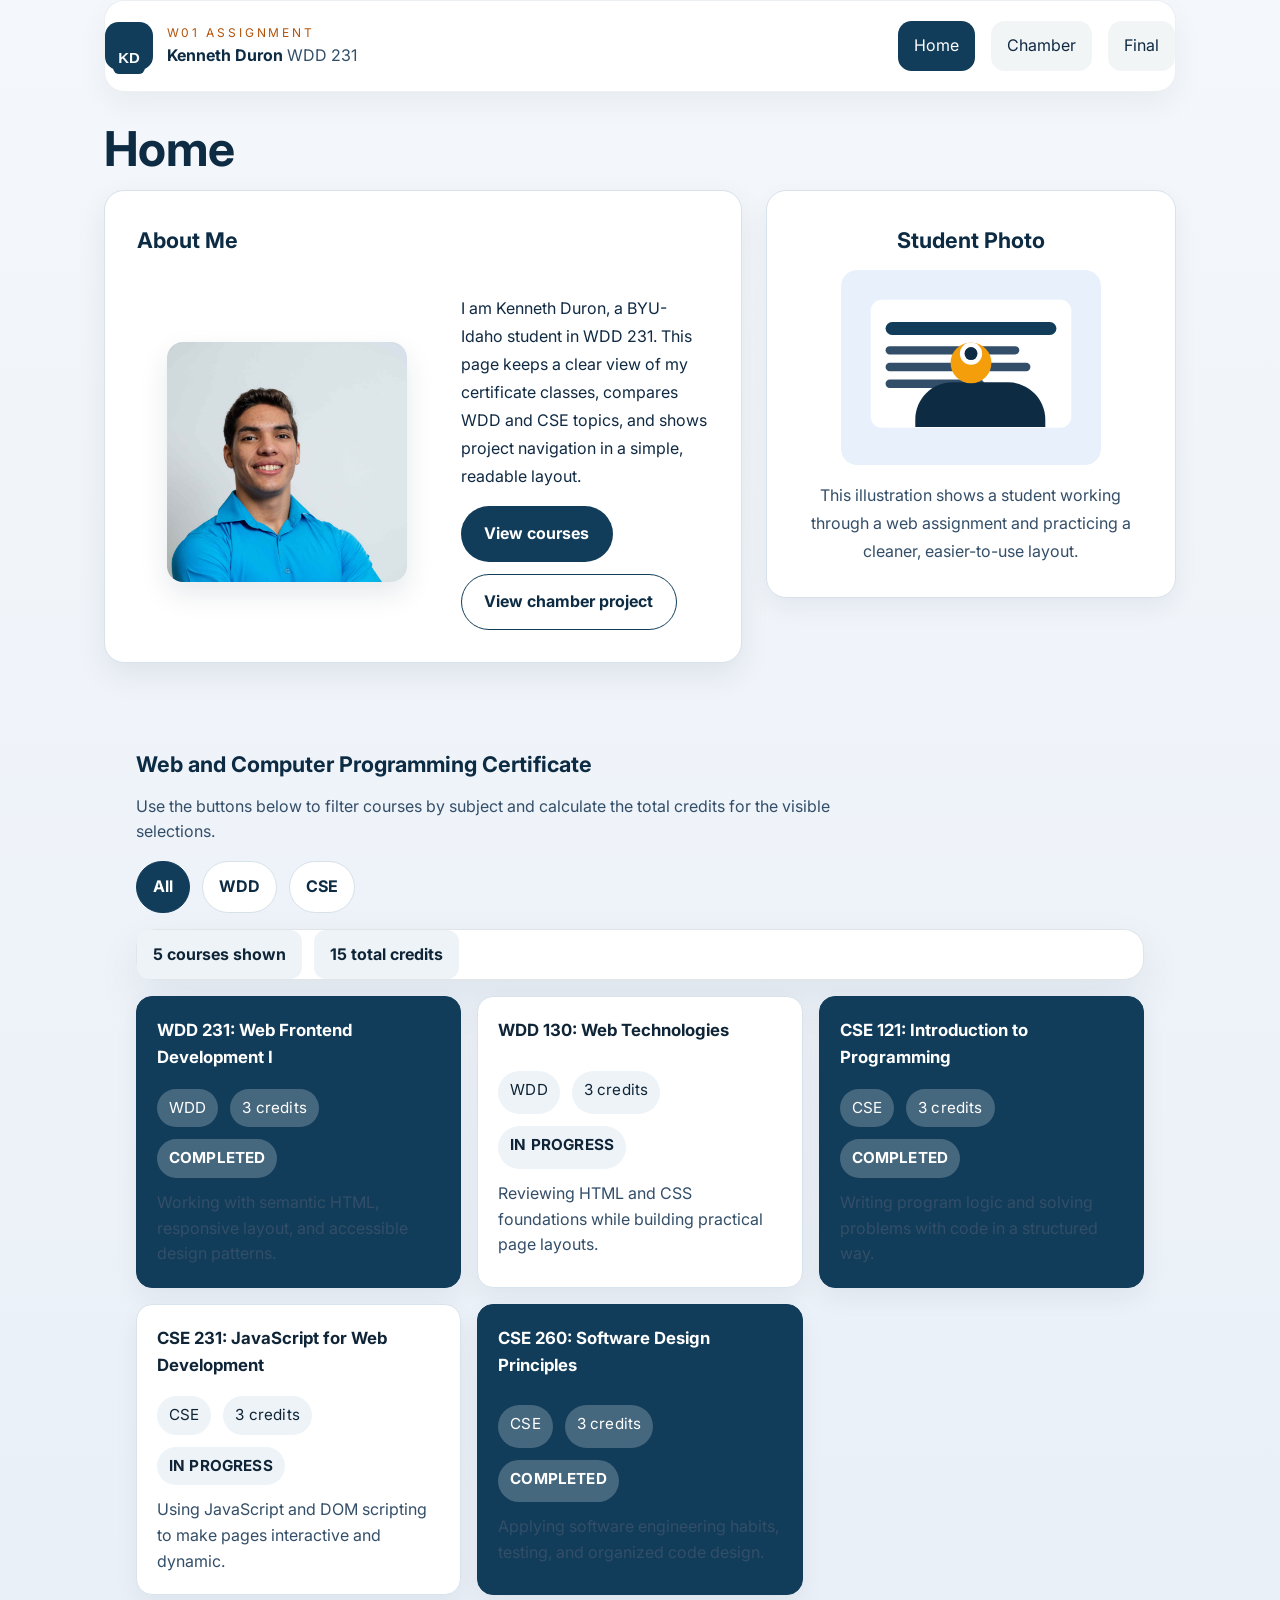
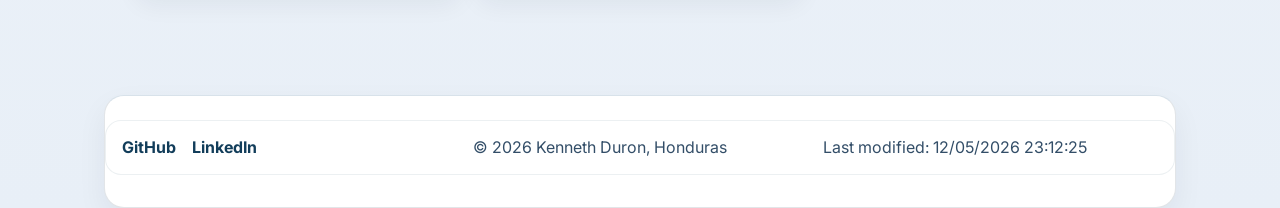
==== commit f2706a67: "done" ====
--- a/index.html
+++ b/index.html
@@ -33,8 +33,8 @@
                 aria-label="Toggle navigation">☰</button>
             <nav id="main-nav" class="site-nav" aria-label="Main navigation">
                 <a href="index.html" class="active">Home</a>
-                <a href="#">Chamber</a>
-                <a href="#">Final</a>
+                <a href="chamber/directory.html">Chamber</a>
+                <a href="join.html">Final</a>
             </nav>
         </header>
 
@@ -48,12 +48,11 @@
                         <img src="images/kenneth.jpg" alt="Kenneth Duron" class="profile-image" width="300"
                             height="300" />
                         <div class="about-copy">
-                            <p>I am Kenneth Duron, a student in WDD 231 at BYU-Idaho. This course home page uses
-                                semantic
-                                HTML, responsive design, and JavaScript-driven course filtering.</p>
+                            <p>I am Kenneth Duron, a BYU-Idaho student in WDD 231. This page keeps a clear view of my certificate classes,
+                                compares WDD and CSE topics, and shows project navigation in a simple, readable layout.</p>
                             <div class="hero-actions">
                                 <a class="button button-primary" href="#course-list">View courses</a>
-                                <a class="button button-secondary" href="#">View chamber project</a>
+                                <a class="button button-secondary" href="chamber/directory.html">View chamber project</a>
                             </div>
                         </div>
                     </div>
@@ -63,9 +62,8 @@
                     <h2>Student Photo</h2>
                     <img src="images/student-photo.svg" alt="Illustration of a student working on a laptop"
                         class="student-image" width="500" height="350" />
-                    <p>This illustration represents the student building responsive web pages with accessible
-                        navigation.
-                    </p>
+                    <p>This illustration shows a student working through a web assignment and practicing a cleaner,
+                        easier-to-use layout.</p>
                 </section>
 
                 <section class="course-section">
@@ -86,7 +84,7 @@
                         <p><strong id="credit-total">0</strong> total credits</p>
                     </div>
 
-                    <div class="course-list" id="course-list" aria-live="polite"></div>
+                    <ul class="course-list" id="course-list" aria-live="polite"></ul>
                 </section>
             </div>
         </main>
--- a/styles/small.css
+++ b/styles/small.css
@@ -425,9 +425,13 @@
     border-color: var(--primary);
 }
 
-.course-item.completed .status-badge,
-.course-item.completed .course-meta span {
-    background: rgba(255, 255, 255, 0.18);
+.course-item.completed .course-meta {
+    color: #ffffff;
+}
+
+.course-item.completed .course-meta span,
+.course-item.completed .status-badge {
+    background: rgba(255, 255, 255, 0.22);
     color: #ffffff;
 }
 
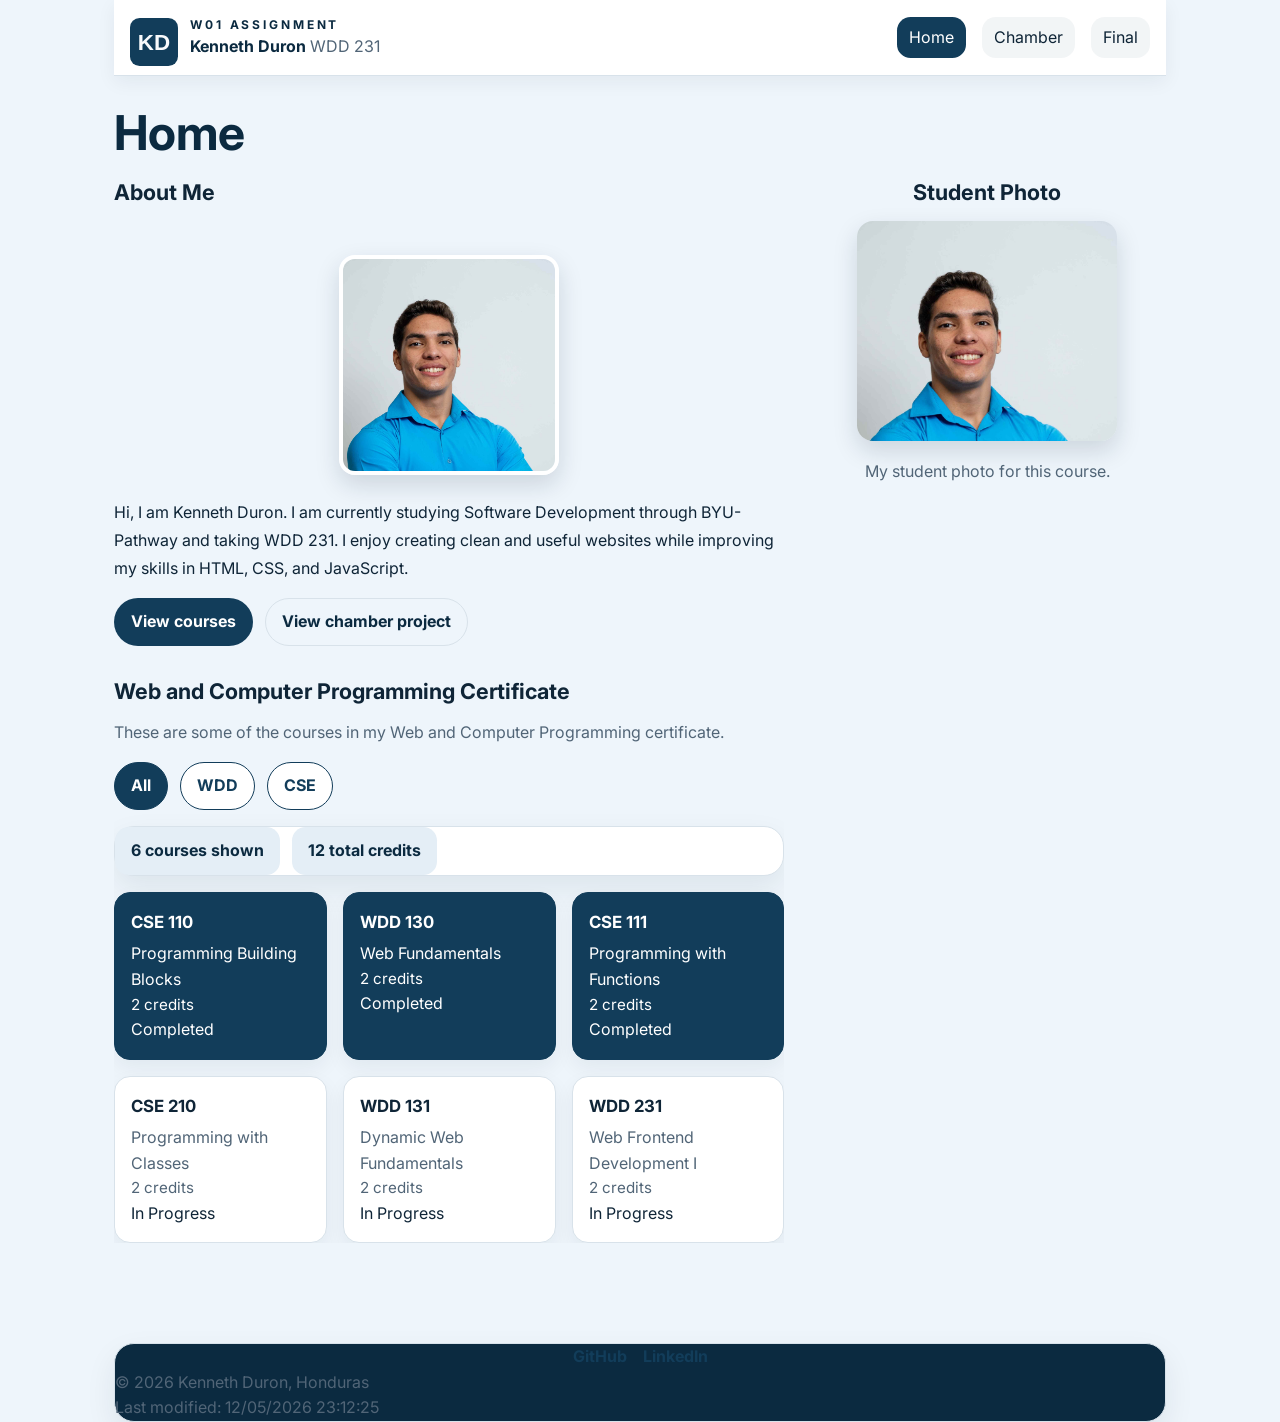
==== commit 9c82116b: "ready" ====
--- a/index.html
+++ b/index.html
@@ -19,40 +19,44 @@
 <body>
     <div class="page-width">
         <header class="site-header">
-            <div class="brand">
-                <div class="brand-logo">
-                    <img src="images/logo.svg" alt="KD logo" class="logo" width="56" height="56" />
+            <div class="header-content">
+                <div class="brand">
+                    <div class="brand-logo">
+                        <img src="images/logo.svg" alt="KD logo" class="logo" width="56" height="56" />
+                    </div>
+                    <div>
+                        <p class="eyebrow">W01 Assignment</p>
+                        <p class="brand-name">Kenneth Duron <span>WDD 231</span></p>
+                    </div>
                 </div>
-                <div>
-                    <p class="eyebrow">W01 Assignment</p>
-                    <p class="brand-name">Kenneth Duron <span>WDD 231</span></p>
-                </div>
+
+                <button class="menu-toggle" aria-controls="main-nav" aria-expanded="false"
+                    aria-label="Toggle navigation">☰</button>
+                <nav id="main-nav" class="site-nav" aria-label="Main navigation">
+                    <a href="index.html" class="active">Home</a>
+                    <a href="chamber/directory.html">Chamber</a>
+                    <a href="#">Final</a>
+                </nav>
             </div>
-
-            <button class="menu-toggle" aria-controls="main-nav" aria-expanded="false"
-                aria-label="Toggle navigation">☰</button>
-            <nav id="main-nav" class="site-nav" aria-label="Main navigation">
-                <a href="index.html" class="active">Home</a>
-                <a href="chamber/directory.html">Chamber</a>
-                <a href="join.html">Final</a>
-            </nav>
         </header>
 
         <main>
             <h1>Home</h1>
 
-            <div class="cards-grid">
+            <div class="cards-grid home-grid">
                 <section class="about-card">
                     <h2>About Me</h2>
                     <div class="about-content">
                         <img src="images/kenneth.jpg" alt="Kenneth Duron" class="profile-image" width="300"
                             height="300" />
                         <div class="about-copy">
-                            <p>I am Kenneth Duron, a BYU-Idaho student in WDD 231. This page keeps a clear view of my certificate classes,
-                                compares WDD and CSE topics, and shows project navigation in a simple, readable layout.</p>
+                            <p>Hi, I am Kenneth Duron. I am currently studying Software Development through BYU-Pathway
+                                and taking WDD 231. I enjoy creating clean and useful websites while improving my skills
+                                in HTML, CSS, and JavaScript.</p>
                             <div class="hero-actions">
                                 <a class="button button-primary" href="#course-list">View courses</a>
-                                <a class="button button-secondary" href="chamber/directory.html">View chamber project</a>
+                                <a class="button button-secondary" href="chamber/directory.html">View chamber
+                                    project</a>
                             </div>
                         </div>
                     </div>
@@ -60,17 +64,14 @@
 
                 <section class="photo-card">
                     <h2>Student Photo</h2>
-                    <img src="images/student-photo.svg" alt="Illustration of a student working on a laptop"
-                        class="student-image" width="500" height="350" />
-                    <p>This illustration shows a student working through a web assignment and practicing a cleaner,
-                        easier-to-use layout.</p>
+                    <img src="images/kenneth.jpg" alt="Kenneth Duron" class="student-photo" width="300" height="300">
+                    <p>My student photo for this course.</p>
                 </section>
 
                 <section class="course-section">
                     <div class="section-header">
                         <h2>Web and Computer Programming Certificate</h2>
-                        <p>Use the buttons below to filter courses by subject and calculate the total credits for the
-                            visible selections.</p>
+                        <p>These are some of the courses in my Web and Computer Programming certificate.</p>
                     </div>
 
                     <div class="filter-controls" role="group" aria-label="Filter courses by subject">
--- a/styles/small.css
+++ b/styles/small.css
@@ -1,14 +1,13 @@
 :root {
-    --background: #f6f8fb;
+    --primary: #123d5a;
+    --primary-dark: #0b2a40;
+    --accent: #2f6f4e;
+    --background: #eef5fb;
     --surface: #ffffff;
-    --text: #102a43;
-    --muted: #334e68;
-    --primary: #123d5a;
-    --primary-strong: #0d2c43;
-    --accent: #f59e0b;
-    --accent-strong: #b45309;
-    --border: rgba(16, 42, 67, 0.12);
-    --shadow: 0 18px 45px rgba(16, 42, 67, 0.08);
+    --text: #0f2537;
+    --muted: #516577;
+    --border: #d8e2ea;
+    --shadow: 0 12px 30px rgba(15, 35, 55, 0.08);
 }
 
 * {
@@ -21,11 +20,11 @@
 
 body {
     margin: 0;
-    min-height: 100vh;
-    font-family: 'Inter', system-ui, sans-serif;
+    font-family: 'Inter', Arial, sans-serif;
+    background: var(--background);
+    color: var(--text);
     line-height: 1.6;
-    color: var(--text);
-    background: linear-gradient(180deg, #f4f7fb 0%, #e8eff7 100%);
+    -webkit-font-smoothing: antialiased;
     overflow-x: hidden;
 }
 
@@ -52,10 +51,9 @@
 }
 
 .page-width {
-    width: min(100%, 1120px);
-    max-width: 1120px;
-    margin: 0 auto;
-    padding: 0 1.25rem;
+    width: min(100% - 2rem, 1100px);
+    margin: 0 auto;
+    padding: 1.25rem;
 }
 
 .cards-grid {
@@ -64,30 +62,32 @@
 }
 
 .site-header {
-    display: flex;
-    flex-wrap: wrap;
+    background: var(--surface);
+    border-bottom: 1px solid var(--border);
+    box-shadow: 0 6px 18px rgba(15, 35, 55, 0.06);
+}
+
+.header-content {
+    width: min(100% - 2rem, 1100px);
+    margin: 0 auto;
+    padding: 0.85rem 0;
+    display: flex;
     align-items: center;
     justify-content: space-between;
     gap: 1rem;
-    padding: 0.9rem 1rem;
-    background: var(--surface);
-    border: 1px solid rgba(18, 61, 90, 0.08);
-    border-radius: 1.25rem;
-    box-shadow: 0 12px 30px rgba(15, 35, 55, 0.05);
 }
 
 .brand {
     display: flex;
     align-items: center;
-    gap: 0.85rem;
+    gap: 0.75rem;
+    font-weight: 700;
+    color: var(--primary-dark);
 }
 
 .brand-logo {
-    width: 3rem;
-    height: 3rem;
-    border-radius: 0.85rem;
-    background: var(--primary);
-    padding: 0.5rem;
+    width: 48px;
+    height: 48px;
 }
 
 .brand-logo svg {
@@ -184,7 +184,7 @@
     font-size: clamp(2rem, 4vw, 3rem);
     line-height: 1.05;
     margin-bottom: 1rem;
-    color: var(--primary-strong);
+    color: var(--primary-dark);
 }
 
 h2 {
@@ -222,18 +222,12 @@
 
 .about-card {
     display: grid;
-    gap: 1.5rem;
-    padding: 1.5rem;
-    background: #ffffff;
-    border: 1px solid #d8e2ea;
-    border-radius: 1.25rem;
-    box-shadow: 0 12px 30px rgba(15, 35, 55, 0.08);
-    overflow: hidden;
+    gap: 1rem;
 }
 
 .about-content {
     display: grid;
-    gap: 1.5rem;
+    gap: 1rem;
     align-items: center;
 }
 
@@ -248,15 +242,16 @@
     margin-bottom: 0.75rem;
 }
 
-.profile-image {
-    width: min(100%, 240px);
-    max-width: 240px;
-    aspect-ratio: 1 / 1;
+.profile-image,
+.student-photo {
+    width: 220px;
+    height: 220px;
     object-fit: cover;
     object-position: center top;
     border-radius: 1rem;
     margin: 0 auto;
-    box-shadow: 0 12px 28px rgba(15, 35, 55, 0.1);
+    border: 4px solid #ffffff;
+    box-shadow: 0 10px 24px rgba(15, 35, 55, 0.15);
 }
 
 .student-image {
@@ -275,17 +270,16 @@
 
 .hero-actions {
     display: flex;
-    flex-wrap: wrap;
     gap: 0.75rem;
     margin-top: 1rem;
 }
 
 .button,
 .filter-button {
-    padding: 0.9rem 1.4rem;
+    padding: 0.65rem 1rem;
     border-radius: 999px;
     cursor: pointer;
-    transition: transform 0.2s ease, background-color 0.2s ease;
+    transition: background-color 0.15s ease, transform 0.15s ease;
 }
 
 .section-header p {
@@ -309,8 +303,8 @@
 
 .button-secondary {
     background: transparent;
-    border-color: var(--primary);
-    color: var(--primary-strong);
+    border: 1px solid var(--border);
+    color: var(--primary-dark);
 }
 
 .button:hover,
@@ -320,12 +314,7 @@
 
 
 .photo-card {
-    padding: 1.5rem;
-    background: #ffffff;
-    border: 1px solid #d8e2ea;
-    border-radius: 1.25rem;
     text-align: center;
-    box-shadow: 0 10px 24px rgba(15, 35, 55, 0.06);
 }
 
 .photo-card p {
@@ -344,7 +333,7 @@
 }
 
 .course-section {
-    padding: 1.5rem;
+    padding: 0;
 }
 
 .section-header {
@@ -355,18 +344,15 @@
     display: flex;
     flex-wrap: wrap;
     gap: 0.75rem;
-    margin-bottom: 1rem;
-    justify-content: flex-start;
+    margin: 1rem 0;
 }
 
 .filter-button {
-    border: 1px solid #d8e2ea;
-    background: #ffffff;
-    color: var(--primary-strong);
-    font-weight: 700;
-    padding: 0.75rem 1rem;
-    border-radius: 999px;
-    transition: background-color 0.2s ease, color 0.2s ease, transform 0.2s ease;
+    border: 1px solid var(--primary);
+    background: var(--surface);
+    color: var(--primary);
+    font-weight: 700;
+    padding: 0.65rem 1rem;
 }
 
 .filter-button:hover,
@@ -376,43 +362,39 @@
 
 .filter-button.active {
     background: var(--primary);
-    color: white;
-    border-color: var(--primary);
+    color: #fff;
 }
 
 .course-summary {
     display: flex;
-    flex-wrap: wrap;
     gap: 0.75rem;
     margin: 1rem 0;
-    justify-content: flex-start;
 }
 
 .course-summary p {
-    background: #edf3f7;
-    color: #0f2537;
-    padding: 0.75rem 1rem;
-    border-radius: 0.75rem;
+    margin: 0;
+    background: #e4eef6;
+    color: var(--primary-dark);
+    padding: 0.7rem 1rem;
+    border-radius: 0.85rem;
     font-weight: 700;
 }
 
 .course-list {
+    list-style: none;
+    padding: 0;
+    margin: 1rem 0 0;
     display: grid;
     gap: 1rem;
-    padding: 0;
-    margin: 0;
 }
 
 .course-item {
-    padding: 1.25rem;
-    display: grid;
-    gap: 0.75rem;
-    border: 1px solid #d9e3ec;
+    padding: 1rem;
+    border: 1px solid var(--border);
     border-radius: 1rem;
-    background: #ffffff;
-    color: #0f2537;
-    box-shadow: 0 10px 24px rgba(15, 35, 55, 0.06);
-    transition: transform 0.2s ease, border-color 0.2s ease, background-color 0.2s ease;
+    background: var(--surface);
+    color: var(--text);
+    box-shadow: 0 8px 20px rgba(15, 35, 55, 0.06);
 }
 
 .course-item:hover {
@@ -425,13 +407,9 @@
     border-color: var(--primary);
 }
 
-.course-item.completed .course-meta {
-    color: #ffffff;
-}
-
-.course-item.completed .course-meta span,
-.course-item.completed .status-badge {
-    background: rgba(255, 255, 255, 0.22);
+.course-item.completed h3,
+.course-item.completed p,
+.course-item.completed span {
     color: #ffffff;
 }
 
@@ -441,7 +419,6 @@
 
 .course-meta {
     display: flex;
-    flex-wrap: wrap;
     gap: 0.75rem;
     font-size: 0.95rem;
     color: var(--muted);
@@ -463,19 +440,18 @@
 }
 
 .site-footer {
-    background: #ffffff;
-    border-top: 1px solid #d8e2ea;
-    box-shadow: 0 12px 30px rgba(15, 35, 55, 0.06);
-    padding: 1.5rem 0 2rem;
-}
-
-.footer-inner {
+    background: var(--primary-dark);
+    color: #ffffff;
+    margin-top: 2rem;
+}
+
+.footer-content {
+    width: min(100% - 2rem, 1100px);
+    margin: 0 auto;
+    padding: 1rem 0;
     display: grid;
-    gap: 1rem;
-    padding: 0.85rem 1rem;
-    border: 1px solid rgba(18, 61, 90, 0.08);
-    border-radius: 1rem;
-    background: #ffffff;
+    gap: 0.75rem;
+    text-align: center;
 }
 
 .footer-social a {
@@ -501,16 +477,19 @@
     color: var(--muted);
 }
 
-@media (min-width: 640px) {
+@media (min-width: 800px) {
     .page-width {
         padding: 0 1.5rem;
     }
 
-    .hero-illustration {
-        min-height: 20rem;
+    .home-grid {
+        display: grid;
+        grid-template-columns: 1.5fr 0.8fr;
+        gap: 1.5rem;
+        align-items: start;
     }
 
     .course-list {
-        grid-template-columns: repeat(2, minmax(0, 1fr));
+        grid-template-columns: repeat(3, 1fr);
     }
 }
--- a/styles/larger.css
+++ b/styles/larger.css
@@ -1,7 +1,9 @@
-@media (min-width: 900px) {
-    .site-header {
-        flex-wrap: nowrap;
-        padding: 1.25rem 0;
+@media (min-width: 800px) {
+    .header-content {
+        display: flex;
+        align-items: center;
+        justify-content: space-between;
+        gap: 1rem;
     }
 
     .menu-toggle {
@@ -18,45 +20,45 @@
     }
 
     .site-nav a {
-        padding: 0.75rem 1rem;
+        padding: 0.5rem 0.75rem;
     }
 
-    .cards-grid {
+    .home-grid {
         display: grid;
-        grid-template-columns: minmax(0, 1.4fr) minmax(0, 0.9fr);
+        grid-template-columns: 1.5fr 0.8fr;
         gap: 1.5rem;
         align-items: start;
     }
 
-    .photo-card,
     .about-card,
-    .course-section {
-        padding: 2rem;
+    .photo-card {
+        height: 100%;
     }
 
-    .course-section {
-        grid-column: 1 / -1;
-    }
-
-    .profile-image {
+    .profile-image,
+    .student-photo {
         max-width: 300px;
-    }
-
-    .student-image {
-        max-width: 420px;
-    }
-
-    .about-content {
-        grid-template-columns: 300px minmax(0, 1fr);
-        align-items: center;
     }
 
     .course-list {
         grid-template-columns: repeat(3, 1fr);
     }
 
-    .footer-inner {
-        grid-template-columns: repeat(3, minmax(0, 1fr));
+    .footer-content {
+        grid-template-columns: 1fr auto 1fr;
         align-items: center;
+        text-align: left;
+    }
+
+    .footer-social {
+        justify-content: center;
+    }
+
+    .footer-meta {
+        text-align: right;
+    }
+
+    .page-width {
+        max-width: 1100px;
     }
 }
